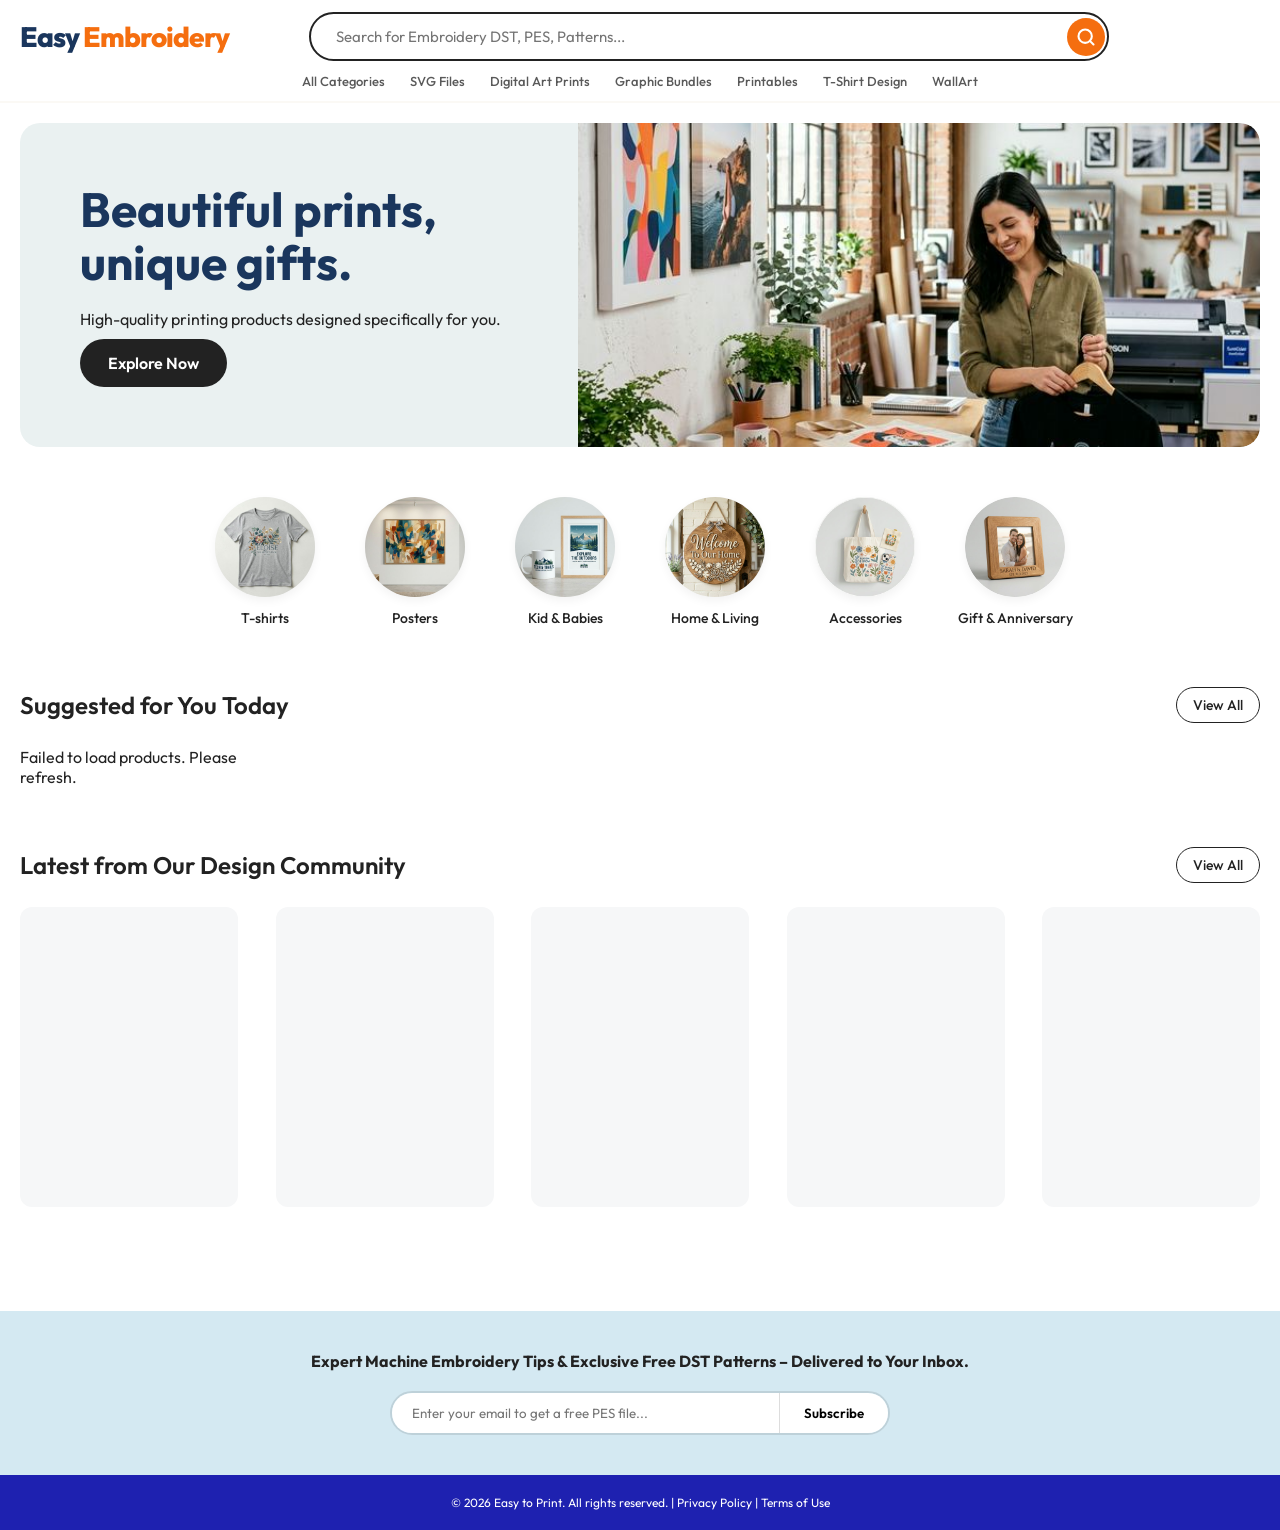
==== index.html @ c50437b1 "Branding: Cleaned up old mock data and updated modals for Easy Embroidery niche." ====
<!DOCTYPE html>
<html lang="en">
<head>
    <meta charset="UTF-8">
    <meta name="viewport" content="width=device-width, initial-scale=1.0">
    <title>Machine Embroidery Designs for Home | DST & PES Files Download – Easy2Print</title>
    <meta name="description" content="Download high-quality machine embroidery designs (DST, PES) for home use. Floral, baby, animal & lettering patterns perfect for beginners. Ready to stitch on your Brother or Janome machine.">
    <!-- Google Fonts: Outfit -->
    <link href="https://fonts.googleapis.com/css2?family=Outfit:wght@300;400;500;600;700&display=swap" rel="stylesheet">
    <link rel="stylesheet" href="index.css?v=2.3">
</head>
<body>

<header>
    <div class="header-container">
        <a href="index.html" class="logo" id="logo_branding">
            <span class="text-logo">Easy <span class="accent-text">Embroidery</span></span>
        </a>

        <div class="categories-container">
            <button class="categories-btn">
                <svg width="24" height="24" viewBox="0 0 24 24" fill="none" stroke="currentColor" stroke-width="2" stroke-linecap="round" stroke-linejoin="round"><line x1="3" y1="12" x2="21" y2="12"></line><line x1="3" y1="6" x2="21" y2="6"></line><line x1="3" y1="18" x2="21" y2="18"></line></svg>
                <span>Categories</span>
            </button>
            <div class="dropdown-content">
                <a href="#" onclick="filterCategory(event, 'all')">🌟 All Categories</a>
                <a href="#svg" onclick="filterCategory(event, 'svg')">🎨 SVG Files</a>
                <a href="#art" onclick="filterCategory(event, 'art')">🖼️ Digital Art Prints</a>
                <a href="#bundle" onclick="filterCategory(event, 'bundle')">🎒 Graphic Bundles</a>
                <a href="#printable" onclick="filterCategory(event, 'printable')">🖨️ Printables</a>
                <a href="#tshirt" onclick="filterCategory(event, 'tshirt')">👕 T-Shirt Design</a>
                <a href="#wallart" onclick="filterCategory(event, 'wallart')">🏡 WallArt</a>
            </div>
        </div>

        <form class="search-bar" id="search_form">
            <input type="text" placeholder="Search for Embroidery DST, PES, Patterns..." aria-label="Search">
            <button type="submit" class="search-icon-btn">
                <svg width="20" height="20" viewBox="0 0 24 24" fill="none" stroke="currentColor" stroke-width="2.5" stroke-linecap="round" stroke-linejoin="round"><circle cx="11" cy="11" r="8"></circle><line x1="21" y1="21" x2="16.65" y2="16.65"></line></svg>
            </button>
        </form>

        <div class="user-actions">
            <div class="action-item" title="Favorites">
                <svg viewBox="0 0 24 24" fill="none" stroke="currentColor" stroke-width="2"><path d="M20.84 4.61a5.5 5.5 0 0 0-7.78 0L12 5.67l-1.06-1.06a5.5 5.5 0 0 0-7.78 7.78l1.06 1.06L12 21.23l8.78-8.78 1.06-1.06a5.5 5.5 0 0 0 0-7.78z"></path></svg>
            </div>
            <div class="action-item" title="Cart">
                <svg viewBox="0 0 24 24" fill="none" stroke="currentColor" stroke-width="2"><path d="M6 2L3 6v14a2 2 0 0 0 2 2h14a2 2 0 0 0 2-2V6l-3-4H6z"></path><line x1="3" y1="6" x2="21" y2="6"></line><path d="M16 10a4 4 0 0 1-8 0"></path></svg>
            </div>
        </div>
    </div>

    <nav class="nav-links">
        <a href="#" onclick="filterCategory(event, 'all')">All Categories</a>
        <a href="#svg" onclick="filterCategory(event, 'svg')">SVG Files</a>
        <a href="#art" onclick="filterCategory(event, 'art')">Digital Art Prints</a>
        <a href="#bundle" onclick="filterCategory(event, 'bundle')">Graphic Bundles</a>
        <a href="#printable" onclick="filterCategory(event, 'printable')">Printables</a>
        <a href="#tshirt" onclick="filterCategory(event, 'tshirt')">T-Shirt Design</a>
        <a href="#wallart" onclick="filterCategory(event, 'wallart')">WallArt</a>
    </nav>
</header>

<main>
    <!-- Hero Section -->
    <section class="hero">
        <div class="hero-content">
            <h1>Beautiful prints,<br>unique gifts.</h1>
            <p>High-quality printing products designed specifically for you.</p>
            <a href="#suggested-section" class="hero-btn">Explore Now</a>
        </div>
        <div class="hero-image" style="background-image: url('assets/hero-banner.png');"></div>
    </section>

    <!-- Category Circles -->
    <section class="category-circles">
        <div class="circle-item" onclick="filterCategory(event, 'svg')">
            <div class="circle-img">
                <img src="assets/custom-tshirt.png" alt="T-shirts">
            </div>
            <span>T-shirts</span>
        </div>
        <div class="circle-item" onclick="filterCategory(event, 'art')">
            <div class="circle-img">
                <img src="assets/canvas-art.png" alt="Posters">
            </div>
            <span>Posters</span>
        </div>
        <div class="circle-item" onclick="filterCategory(event, 'planner')">
            <div class="circle-img">
                <img src="assets/mug-poster.png" alt="Kid & Babies">
            </div>
            <span>Kid & Babies</span>
        </div>
        <div class="circle-item" onclick="filterCategory(event, 'laser')">
            <div class="circle-img">
                <img src="assets/floral-door-hanger.png" alt="Home & Living">
            </div>
            <span>Home & Living</span>
        </div>
        <div class="circle-item" onclick="filterCategory(event, 'accessories')">
            <div class="circle-img">
                <img src="assets/accessories_mockup.png" alt="Accessories">
            </div>
            <span>Accessories</span>
        </div>
        <div class="circle-item" onclick="filterCategory(event, 'gift')">
            <div class="circle-img">
                <img src="assets/gift_anniversary_mockup.png" alt="Gift & Anniversary">
            </div>
            <span>Gift & Anniversary</span>
        </div>
    </section>

    <!-- Product Section 1 -->
    <section id="suggested-section">
        <div class="section-header">
            <h2>Suggested for You Today</h2>
            <a href="#" class="view-all-btn">View All</a>
        </div>
        <div class="product-grid" id="product-grid">
            <!-- Products will be loaded here dynamically from Google Sheets -->
        </div>
    </section>

    <!-- Product Section 2 -->
    <section>
        <div class="section-header">
            <h2>Latest from Our Design Community</h2>
            <a href="#" class="view-all-btn">View All</a>
        </div>
        <div class="product-grid" id="secondary-product-grid">
            <!-- More products will be loaded here -->
        </div>
    </section>
</main>

<footer>
    <div class="newsletter">
        <h2>Expert Machine Embroidery Tips & Exclusive Free DST Patterns – Delivered to Your Inbox.</h2>
        <form class="newsletter-form">
            <input type="email" placeholder="Enter your email to get a free PES file...">
            <button type="submit">Subscribe</button>
        </form>
    </div>

    <div class="main-footer">
        <div class="footer-columns">
            <div class="footer-col">
                <h4>Shop Easy to Print</h4>
                <ul>
                    <li>Gift ideas</li>
                    <li>Product categories</li>
                    <li>Sitemap</li>
                    <li>Printing blog</li>
                </ul>
            </div>
            <div class="footer-col">
                <h4>Sell with Us</h4>
                <ul>
                    <li>Sell on Easy to Print</li>
                    <li>For Business</li>
                    <li>Affiliates</li>
                </ul>
            </div>
            <div class="footer-col">
                <h4>About Us</h4>
                <ul>
                    <li><a onclick="openModal('modal-brand')">Brand Info</a></li>
                    <li><a onclick="openModal('modal-quality')">Quality Policy</a></li>
                    <li><a>Careers</a></li>
                    <li><a>Press</a></li>
                </ul>
            </div>
            <div class="footer-col">
                <h4>Help</h4>
                <ul>
                    <li><a onclick="openModal('modal-help')">Help Center</a></li>
                    <li><a onclick="openModal('modal-privacy')">Privacy Settings</a></li>
                </ul>
            </div>
        </div>
    </div>

    <div class="bottom-bar">
        <div>© 2026 Easy to Print. All rights reserved. | Privacy Policy | Terms of Use</div>
    </div>
</footer>

<!-- Universal Modals -->

<div id="modal-brand" class="universal-modal" onclick="closeModal(event, 'modal-brand')">
    <div class="modal-container">
        <div class="modal-header"><h2>Brand Info</h2><button class="modal-close-btn" onclick="closeModalDirect('modal-brand')">&times;</button></div>
        <div class="modal-body">
            <h3>About Easy Embroidery</h3>
            <h3>Our Story</h3>
            <p>Easy Embroidery started with a simple idea: high-quality machine embroidery should be accessible to everyone. We noticed that many hobbyists with home machines (Brother, Janome, Singer) struggle to find well-digitized files that don't cause thread breaks or nesting.</p>
            <p>So we built a dedicated library of premium digital assets (DST, PES, EMB) that are professionally tested on home embroidery machines before being listed.</p>
            <h3>Our Mission</h3>
            <p>To empower home embroidery enthusiasts by providing reliable, beautiful, and easy-to-stitch designs. We want you to spend more time stitching and less time troubleshooting.</p>
            <h3>What We Value</h3>
            <p><strong>Precision:</strong> Every design is digitized with optimal density and pathing for a smooth experience.</p>
            <p><strong>Beginner Friendly:</strong> We include quality reports and stitching guides to help those just starting their embroidery journey.</p>
            <p><strong>Community:</strong> We listen to our users to create the floral, animal, and monogram patterns you actually want to stitch.</p>
            <h3>The Team</h3>
            <p>We are a small group of digitizing experts and embroidery lovers. Behind Easy Embroidery is a team that understands the joy of a perfectly finished project.</p>
        </div>
    </div>
</div>

<div id="modal-quality" class="universal-modal" onclick="closeModal(event, 'modal-quality')">
    <div class="modal-container">
        <div class="modal-header"><h2>Quality Policy</h2><button class="modal-close-btn" onclick="closeModalDirect('modal-quality')">&times;</button></div>
        <div class="modal-body">
            <h3>Our Quality Commitment</h3>
            <p>At Easy Embroidery, quality means a design that stitches perfectly from start to finish.</p>
            <h3>Our Digitizing Standards</h3>
            <ul>
                <li><strong>Machine Compatibility:</strong> All designs are provided in industry-standard formats (DST, PES, JEF, XXX, HUS) and tested on popular home embroidery machines.</li>
                <li><strong>Optimal Pathing:</strong> We minimize jump stitches and ensure logical color changes to save you time and thread.</li>
                <li><strong>Density Control:</strong> Patterns are balanced to ensure high coverage without being too heavy for common fabrics like cotton or linen.</li>
                <li><strong>Quality Reports:</strong> We provide recommended stabilizer types and needle sizes for every premium design.</li>
            </ul>
            <h3>Support</h3>
            <p>If you encounter any issue with a file (thread nesting, alignment), contact us. We offer free design adjustments if the file doesn't meet our strict quality standards.</p>
        </div>
    </div>
</div>

<div id="modal-help" class="universal-modal" onclick="closeModal(event, 'modal-help')">
    <div class="modal-container">
        <div class="modal-header"><h2>Help Center</h2><button class="modal-close-btn" onclick="closeModalDirect('modal-help')">&times;</button></div>
        <div class="modal-body">
            <h3>Frequently Asked Questions</h3>
            <p><strong>How do I buy and download digital files?</strong></p>
            <ul>
                <li>Add the desired design to your cart and complete checkout.</li>
                <li>After payment, you’ll receive a confirmation email with a download link.</li>
                <li>You can also access your files anytime under “My Account” → “Orders”.</li>
            </ul>
            <p><strong>How do I order a printed product?</strong></p>
            <ul>
                <li>Choose the product type (T-shirt, mug, canvas, etc.).</li>
                <li>Select size, color, and any customization options.</li>
                <li>Add to cart and checkout.</li>
                <li>If you need a specific design or personalization, leave a note during checkout.</li>
            </ul>
            <p><strong>What software do I need to open SVG files?</strong></p>
            <ul>
                <li>Cricut Design Space, Silhouette Studio (Designer Edition+), Adobe Illustrator, CorelDRAW, Inkscape (free).</li>
            </ul>
            <p><strong>Can I use digital files for commercial purposes?</strong></p>
            <p>Each product description states its license. Most designs allow commercial use (selling physical items), but reselling the digital file is prohibited.</p>
            <p><strong>What are the processing and shipping times?</strong></p>
            <ul>
                <li>Digital files: Instant download.</li>
                <li>Printed products: Processing 2-5 days. Shipping: Domestic (3-7 days), International (7-15 days).</li>
            </ul>
            <h3>Need more help?</h3>
            <p>Email us at **support@easy2print.com** – we usually reply within 24 hours.</p>
        </div>
    </div>
</div>

<div id="modal-privacy" class="universal-modal" onclick="closeModal(event, 'modal-privacy')">
    <div class="modal-container">
        <div class="modal-header"><h2>Privacy Settings</h2><button class="modal-close-btn" onclick="closeModalDirect('modal-privacy')">&times;</button></div>
        <div class="modal-body">
            <h3>Privacy Policy & Your Choices</h3>
            <p>At easy2print, we take your privacy seriously. We collect and use personal data only to fulfill orders and improve your experience.</p>
            <h3>1. Information We Collect</h3>
            <p>Account details (Name, email, address), Order info, and Browsing data (Cookies, IP address).</p>
            <h3>2. How We Use Your Information</h3>
            <p>Process orders, send confirmations, personalize recommendations, and send marketing emails (opt-in only).</p>
            <h3>3. Information Sharing</h3>
            <p>We do not sell data. Limited data shared with shipping carriers and payment processors (PayPal).</p>
            <h3>4. Cookies & Tracking</h3>
            <p>We use cookies to remember your cart and analyze traffic. You can disable them in browser settings.</p>
            <h3>5. Your Rights</h3>
            <p>You can request a copy of your data or account deletion at any time.</p>
            <h3>6. Secure Payments</h3>
            <p>All transactions are encrypted with SSL via secure gateways.</p>
            <p><strong>Privacy Questions?</strong> Contact us at **privacy@easy2print.com**.</p>
        </div>
    </div>
</div>

<script src="index.js?v=2.2"></script>
</body>
</html>
---- index.css ----
/* scroll-behavior handled securely in JS */

:root {
    --primary: #1a365d;
    --accent: #f56e0f;
    --accent-hover: #d15a0c;
    --bg-main: #ffffff;
    --bg-soft: #fbf9f5;
    --text-main: #222222;
    --text-muted: #595959;
    --border: #e1e1e1;
    --shadow: 0 4px 20px rgba(0, 0, 0, 0.08);
    --radius: 20px;
    --card-radius: 12px;
}

* {
    margin: 0;
    padding: 0;
    box-sizing: border-box;
    font-family: 'Outfit', 'Inter', -apple-system, BlinkMacSystemFont, sans-serif;
}

body {
    background-color: var(--bg-main);
    color: var(--text-main);
    overflow-x: hidden;
}

a {
    text-decoration: none;
    color: inherit;
    transition: 0.3s cubic-bezier(0.165, 0.84, 0.44, 1);
}

ul {
    list-style: none;
}

/* Header Styles */
header {
    background: #fff;
    padding: 12px 0 0 0;
    position: sticky;
    top: 0;
    z-index: 1000;
    border-bottom: 2px solid var(--bg-soft);
}

.header-container {
    max-width: 1300px;
    margin: 0 auto;
    padding: 0 20px;
    display: flex;
    align-items: center;
    gap: 20px;
}

.logo img {
    height: 48px;
    display: block;
}

.text-logo {
    font-size: 28px;
    font-weight: 800;
    color: var(--primary);
    letter-spacing: -1px;
    display: flex;
    align-items: center;
    gap: 4px;
}

.accent-text {
    color: var(--accent);
    font-weight: 800;
    font-size: 28px;
}

.categories-btn {
    display: flex;
    align-items: center;
    gap: 8px;
    background: none;
    border: none;
    padding: 10px 15px;
    border-radius: 25px;
    cursor: pointer;
    font-weight: 500;
    font-size: 14px;
    transition: 0.2s;
    position: relative;
}

.categories-btn:hover {
    background-color: rgba(0, 0, 0, 0.05);
}

/* Dropdown Menu Styles */
.categories-container {
    position: relative;
    display: none;
}

.dropdown-content {
    display: none;
    position: absolute;
    top: 100%;
    left: 0;
    background-color: #fff;
    min-width: 220px;
    box-shadow: 0 8px 16px rgba(0, 0, 0, 0.1);
    z-index: 1000;
    border-radius: 12px;
    padding: 10px 0;
    margin-top: 10px;
    border: 1px solid #eee;
}

.categories-container:hover .dropdown-content {
    display: block;
    animation: fadeIn 0.2s ease-out;
}

@keyframes fadeIn {
    from {
        opacity: 0;
        transform: translateY(5px);
    }

    to {
        opacity: 1;
        transform: translateY(0);
    }
}

.dropdown-content a {
    color: var(--text-main);
    padding: 12px 20px;
    text-decoration: none;
    display: block;
    font-size: 14px;
    transition: 0.2s;
}

.dropdown-content a:hover {
    background-color: #f8f9fb;
    color: var(--primary);
    padding-left: 25px;
}

.search-bar {
    flex-grow: 1;
    position: relative;
    display: flex;
    align-items: center;
    max-width: 800px;
    margin-left: 60px;
}

.search-bar input {
    width: 100%;
    padding: 13px 25px;
    border: 2px solid var(--text-main);
    border-radius: 40px;
    font-size: 15px;
    outline: none;
    transition: 0.2s;
}

.search-bar .search-icon-btn {
    position: absolute;
    right: 4px;
    background-color: var(--accent);
    color: white;
    border: none;
    width: 38px;
    height: 38px;
    border-radius: 50%;
    cursor: pointer;
    display: flex;
    align-items: center;
    justify-content: center;
    transition: 0.2s;
}

.search-bar .search-icon-btn:hover {
    background-color: var(--accent-hover);
}

.user-actions {
    display: none;
    align-items: center;
    gap: 24px;
    margin-left: 20px;
}

.action-item {
    cursor: pointer;
    font-size: 14px;
    font-weight: 500;
    display: flex;
    align-items: center;
    justify-content: center;
    position: relative;
}

.action-item svg {
    width: 24px;
    height: 24px;
}

.action-item:hover {
    background: rgba(0, 0, 0, 0.05);
    border-radius: 50%;
    padding: 8px;
    margin: -8px;
}

.nav-links {
    display: flex;
    justify-content: center;
    gap: 25px;
    padding: 12px 0;
    font-size: 13px;
    font-weight: 500;
    color: var(--text-muted);
}

.nav-links a:hover {
    color: var(--text-main);
    text-decoration: underline;
}

/* Main Content Styles */
main {
    max-width: 1300px;
    margin: 0 auto;
    padding: 20px;
}

/* Hero Section */
.hero {
    background-color: #eaf1f1;
    border-radius: var(--radius);
    padding: 60px;
    margin-bottom: 50px;
    display: flex;
    align-items: center;
    justify-content: space-between;
    overflow: hidden;
    position: relative;
}

.hero-content {
    max-width: 500px;
    z-index: 2;
}

.hero-content h1 {
    font-size: 48px;
    line-height: 1.1;
    margin-bottom: 20px;
    color: #1a365d;
}

.hero-btn {
    display: inline-block;
    padding: 14px 28px;
    background: #222;
    color: #fff;
    border-radius: 30px;
    font-weight: 600;
    margin-top: 10px;
}

.hero-image {
    position: absolute;
    right: 0;
    top: 0;
    width: 55%;
    height: 100%;
    background-size: cover;
    background-position: center;
    border-radius: 0 var(--radius) var(--radius) 0;
}

/* Product Section */
.section-header {
    display: flex;
    justify-content: space-between;
    align-items: center;
    margin-bottom: 24px;
}

.section-header h2 {
    font-size: 24px;
    font-weight: 600;
}

.view-all-btn {
    border: 1px solid var(--text-main);
    padding: 8px 16px;
    border-radius: 20px;
    font-size: 14px;
    font-weight: 500;
}

.view-all-btn:hover {
    background: #f4f4f4;
}

.product-grid {
    display: grid;
    grid-template-columns: repeat(5, 218px);
    justify-content: space-between;
    gap: 24px;
    margin-bottom: 60px;
}

@media (max-width: 1100px) {
    .product-grid {
        grid-template-columns: repeat(3, 1fr);
    }
}

@media (max-width: 700px) {
    .product-grid {
        grid-template-columns: repeat(2, 1fr);
    }
}

.product-card {
    cursor: pointer;
}

.product-image-container {
    position: relative;
    width: 100%;
    padding-top: 100%;
    /* Pure 1:1 Square */
    background-color: #f4f4f4;
    border-radius: var(--card-radius);
    overflow: hidden;
    margin-bottom: 10px;
}

.stock-status {
    position: absolute;
    bottom: 10px;
    left: 10px;
    background: rgba(26, 54, 93, 0.85);
    /* Use primary color with opacity */
    color: #fff;
    font-size: 10px;
    font-weight: 600;
    padding: 3px 8px;
    border-radius: 4px;
    z-index: 5;
    pointer-events: none;
    text-transform: uppercase;
    letter-spacing: 0.5px;
}

.product-image-container img {
    position: absolute;
    top: 0;
    left: 0;
    width: 100%;
    height: 100%;
    object-fit: cover;
    transition: transform 0.3s;
}

.product-card:hover .product-image-container img {
    transform: scale(1.05);
}

.favorite-icon {
    position: absolute;
    top: 10px;
    right: 10px;
    background: white;
    width: 32px;
    height: 32px;
    border-radius: 50%;
    display: flex;
    align-items: center;
    justify-content: center;
    box-shadow: 0 2px 8px rgba(0, 0, 0, 0.1);
    opacity: 0;
    transition: 0.2s;
}

.product-card:hover .favorite-icon {
    opacity: 1;
}

.product-info h3 {
    font-size: 14px;
    font-weight: 500;
    margin-bottom: 4px;
    white-space: nowrap;
    overflow: hidden;
    text-overflow: ellipsis;
    color: var(--text-main);
}

.product-price {
    font-weight: 700;
    font-size: 16px;
    color: #1d8a48;
    /* Specific green for price */
}

.original-price {
    font-size: 13px;
    color: var(--text-muted);
    text-decoration: line-through;
    margin-left: 4px;
    font-weight: 400;
    opacity: 0.7;
}

.hashtags { max-height: 80px; overflow: hidden;
    margin-top: 8px;
    display: flex;
    flex-wrap: wrap;
    gap: 6px;
}

.hashtag {
    font-size: 13px;
    background: var(--bg-soft);
    color: var(--primary);
    padding: 3px 8px;
    border-radius: 6px;
    border: 1px solid var(--border);
}


/* Badge New */
.badge-new {
    position: absolute;
    top: 10px;
    left: 10px;
    background: #4682b4;
    /* Soft blue */
    color: white;
    padding: 4px 12px;
    border-radius: 12px;
    font-size: 10px;
    font-weight: 600;
    z-index: 5;
    box-shadow: 0 2px 4px rgba(0, 0, 0, 0.1);
}

/* Scrollable Section */
.horizontal-scroll {
    display: flex;
    overflow-x: auto;
    gap: 16px;
    padding: 10px 0;
    scrollbar-width: none;
    /* Hide scrollbar Firefox */
}

.horizontal-scroll::-webkit-scrollbar {
    display: none;
    /* Hide scrollbar Chrome/Safari */
}

.horizontal-scroll .product-card {
    min-width: 220px;
    flex: 0 0 auto;
}

/* Categories Circles */
.category-circles {
    display: flex;
    justify-content: center;
    gap: 30px;
    margin: 40px 0 60px;
    flex-wrap: wrap;
}

.circle-item {
    text-align: center;
    width: 120px;
    cursor: pointer;
    transition: transform 0.3s ease;
}

.circle-item:hover {
    transform: translateY(-5px);
}

.circle-img {
    width: 100px;
    height: 100px;
    border-radius: 50%;
    background: #f4f4f4;
    margin: 0 auto 10px;
    overflow: hidden;
    box-shadow: 0 4px 10px rgba(0,0,0,0.05);
    transition: box-shadow 0.3s ease, transform 0.3s ease;
}

.circle-item:hover .circle-img {
    box-shadow: 0 8px 20px rgba(0,0,0,0.12);
}

.circle-img img {
    width: 100%;
    height: 100%;
    object-fit: cover;
    transition: transform 0.4s ease;
}

.circle-item:hover .circle-img img {
    transform: scale(1.1);
}

.circle-item span {
    font-size: 14px;
    font-weight: 500;
    color: var(--text-main);
    transition: color 0.3s ease;
}

.circle-item:hover span {
    color: var(--primary);
}

/* Carousel Section Styling */
.scroll-section {
    margin: 40px 0;
    position: relative;
}

.scroll-section .section-header {
    display: flex;
    justify-content: space-between;
    align-items: center;
    margin-bottom: 12px;
}

.scroll-wrapper {
    position: relative;
    display: flex;
    align-items: center;
}

.carousel-next {
    position: absolute;
    right: -20px;
    top: 40%;
    z-index: 10;
    background: #222;
    color: white;
    width: 36px;
    height: 36px;
    border-radius: 50%;
    border: none;
    cursor: pointer;
    display: flex;
    align-items: center;
    justify-content: center;
    box-shadow: 0 4px 12px rgba(0, 0, 0, 0.2);
    transition: 0.2s;
}

.carousel-next:hover {
    transform: scale(1.1);
    background: #000;
}

.newsletter {
    background: #d4e9f2;
    padding: 40px 20px;
    text-align: center;
}

.newsletter h2 {
    font-size: 16px;
    margin-bottom: 20px;
}

.newsletter-form {
    display: flex;
    max-width: 500px;
    margin: 0 auto;
    border-radius: 40px;
    overflow: hidden;
    border: 2px solid rgba(0, 0, 0, 0.1);
}

.newsletter-form input {
    flex-grow: 1;
    padding: 12px 20px;
    border: none;
    outline: none;
}

.newsletter-form button {
    background: #fff;
    border: none;
    padding: 0 24px;
    border-left: 1px solid #ddd;
    font-weight: 600;
    cursor: pointer;
}

.main-footer {
    display: none !important;
    background-color: #1e21b0;
    color: white;
    padding: 60px 40px;
}

.footer-columns {
    max-width: 1200px;
    margin: 0 auto;
    display: grid;
    grid-template-columns: repeat(4, 1fr);
    gap: 40px;
}

.footer-col h4 {
    margin-bottom: 20px;
    font-size: 16px;
}

.footer-col ul li {
    margin-bottom: 12px;
    font-size: 14px;
    opacity: 0.9;
}

.footer-col ul li:hover {
    text-decoration: underline;
    cursor: pointer;
}

.bottom-bar {
    background: #1e21b0;
    color: #fff;
    padding: 20px 40px;
    display: flex;
    justify-content: center;
    font-size: 12px;
}

/* Micro-animations */
@keyframes fadeIn {
    from {
        opacity: 0;
        transform: translateY(10px);
    }

    to {
        opacity: 1;
        transform: translateY(0);
    }
}

.product-card {
    animation: fadeIn 0.8s ease forwards;
}

/* Responsive */
@media (max-width: 900px) {
    .header-container {
        flex-wrap: wrap;
    }

    .search-bar {
        order: 3;
        width: 100%;
        margin: 10px 0;
    }

    .hero {
        flex-direction: column;
        padding: 40px 20px;
    }

    .hero-image {
        position: relative;
        width: 100%;
        height: 250px;
        border-radius: var(--radius);
        margin-top: 30px;
    }

    .footer-columns {
        grid-template-columns: 1fr 1fr;
    }
}

@media (max-width: 600px) {
    .footer-columns {
        grid-template-columns: 1fr;
    }

    .nav-links {
        display: none;
    }
}

/* Universal Modal System */
.universal-modal {
    display: none;
    position: fixed;
    top: 0;
    left: 0;
    width: 100%;
    height: 100%;
    background-color: rgba(0, 0, 0, 0.6);
    z-index: 9000;
    justify-content: center;
    align-items: center;
    backdrop-filter: blur(4px);
}

.modal-container {
    background-color: white;
    width: 90%;
    max-width: 700px;
    max-height: 85vh;
    border-radius: 20px;
    position: relative;
    padding: 0;
    display: flex;
    flex-direction: column;
    animation: modalPop 0.3s cubic-bezier(0.34, 1.56, 0.64, 1);
    box-shadow: 0 15px 50px rgba(0, 0, 0, 0.2);
}

@keyframes modalPop {
    from {
        transform: scale(0.9);
        opacity: 0;
    }

    to {
        transform: scale(1);
        opacity: 1;
    }
}

.modal-header {
    padding: 24px 30px;
    border-bottom: 1px solid #f0f0f0;
    display: flex;
    justify-content: space-between;
    align-items: center;
}

.modal-header h2 {
    margin: 0;
    font-size: 20px;
    color: var(--primary);
}

.modal-close-btn {
    background: none;
    border: none;
    font-size: 32px;
    cursor: pointer;
    color: #999;
    line-height: 1;
}

.modal-close-btn:hover {
    color: #333;
}

.modal-body {
    padding: 30px;
    overflow-y: auto;
    font-size: 15px;
    line-height: 1.8;
    color: #444;
}

.modal-body h3 {
    margin: 24px 0 12px;
    font-size: 18px;
    color: #222;
    border-left: 4px solid var(--accent);
    padding-left: 12px;
}

.modal-body p {
    margin-bottom: 16px;
}

.modal-body ul {
    margin: 16px 0;
    padding-left: 20px;
}

.modal-body li {
    margin-bottom: 10px;
}

.footer-col a {
    color: #595959;
    text-decoration: none;
    transition: 0.2s;
    cursor: pointer;
    font-size: 14px;
}

.footer-col a:hover {
    color: var(--accent);
    padding-left: 4px;
}
/* Skeleton Loader */
@keyframes shimmer { 0% { background-position: -1000px 0; } 100% { background-position: 1000px 0; } }
.skeleton-card { height: 300px; background: #f6f7f8; background-image: linear-gradient(to right, #f6f7f8 0%, #edeef1 20%, #f6f7f8 40%, #f6f7f8 100%); background-repeat: no-repeat; background-size: 1000px 100%; animation: shimmer 1.5s infinite linear forwards; border-radius: var(--card-radius); margin-bottom: 24px; }
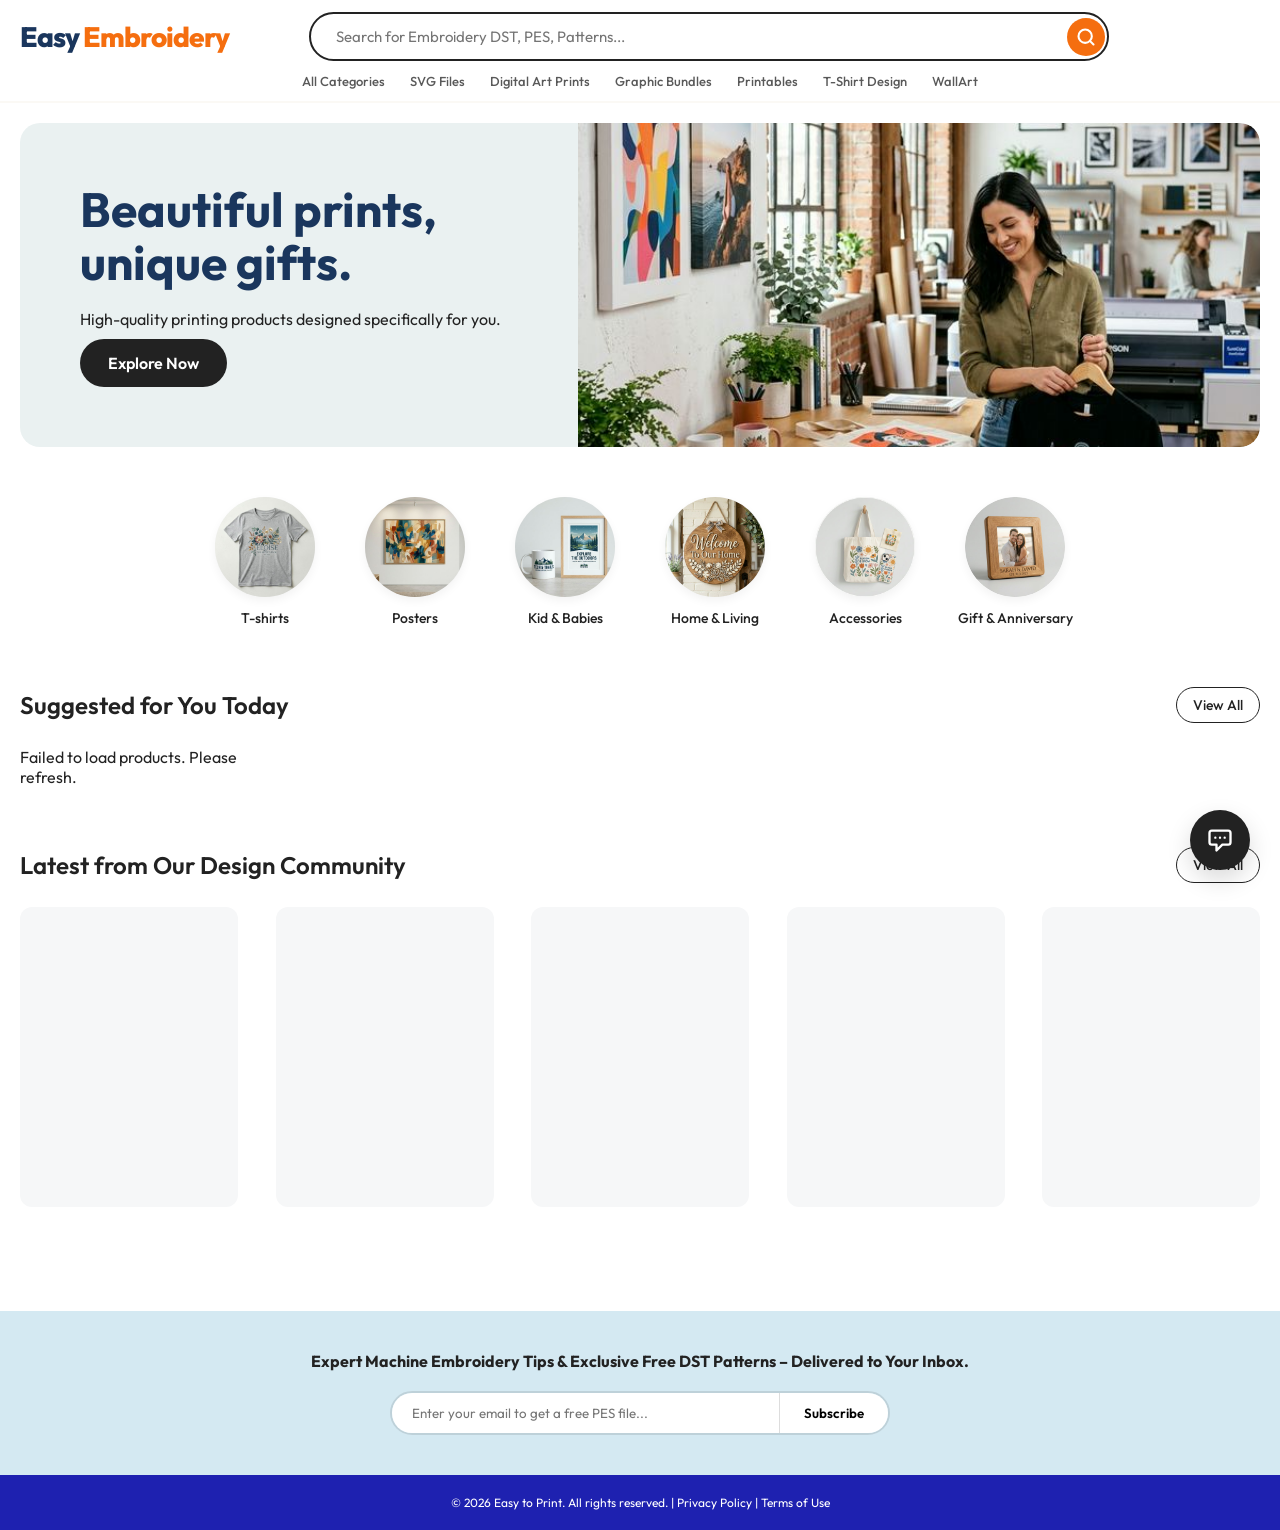
==== commit bdecc32c: "Feature: Integrated Custom Embroidery Chatbot with lead generation and automated email alerts." ====
--- a/index.html
+++ b/index.html
@@ -287,5 +287,8 @@
 </div>
 
 <script src="index.js?v=2.2"></script>
+<!-- Chatbot Integration -->
+<link rel="stylesheet" href="chatbot.css">
+<script src="chatbot.js"></script>
 </body>
 </html>
--- a/index.css
+++ b/index.css
@@ -339,7 +339,7 @@
     width: 100%;
     padding-top: 100%;
     /* Pure 1:1 Square */
-    background-color: #f4f4f4;
+    background-color: #EAEFF4; /* Light blue background as requested */
     border-radius: var(--card-radius);
     overflow: hidden;
     margin-bottom: 10px;
@@ -364,16 +364,17 @@
 
 .product-image-container img {
     position: absolute;
-    top: 0;
-    left: 0;
-    width: 100%;
-    height: 100%;
-    object-fit: cover;
+    top: 50%;
+    left: 50%;
+    width: 80%;
+    height: 80%;
+    object-fit: contain;
+    transform: translate(-50%, -50%);
     transition: transform 0.3s;
 }
 
 .product-card:hover .product-image-container img {
-    transform: scale(1.05);
+    transform: translate(-50%, -50%) scale(1.1);
 }
 
 .favorite-icon {
--- a/chatbot.css
+++ b/chatbot.css
@@ -0,0 +1,195 @@
+/* 🤖 EMBROIDERY CHATBOT UI - PREMIUM FLOATING DESIGN */
+:root {
+    --chat-primary: #222;
+    --chat-bg: #fff;
+    --chat-accent: #f5b301;
+    --chat-text: #333;
+}
+
+#embroidery-chatbot-container {
+    position: fixed;
+    bottom: 30px;
+    right: 30px;
+    z-index: 9999;
+    font-family: 'Inter', sans-serif;
+}
+
+/* Floating Bubble */
+.chat-bubble {
+    width: 60px;
+    height: 60px;
+    background: var(--chat-primary);
+    border-radius: 50%;
+    display: flex;
+    align-items: center;
+    justify-content: center;
+    cursor: pointer;
+    box-shadow: 0 10px 25px rgba(0,0,0,0.15);
+    transition: transform 0.3s ease;
+}
+
+.chat-bubble:hover {
+    transform: scale(1.1);
+}
+
+.chat-bubble svg {
+    width: 28px;
+    height: 28px;
+    color: #fff;
+}
+
+/* Chat Window */
+.chat-window {
+    position: absolute;
+    bottom: 80px;
+    right: 0;
+    width: 350px;
+    height: 500px;
+    background: var(--chat-bg);
+    border-radius: 20px;
+    box-shadow: 0 15px 40px rgba(0,0,0,0.2);
+    display: none;
+    flex-direction: column;
+    overflow: hidden;
+    animation: slideIn 0.3s ease-out;
+}
+
+@keyframes slideIn {
+    from { opacity: 0; transform: translateY(20px); }
+    to { opacity: 1; transform: translateY(0); }
+}
+
+.chat-window.active {
+    display: flex;
+}
+
+.chat-header {
+    background: var(--chat-primary);
+    color: #fff;
+    padding: 20px;
+    display: flex;
+    justify-content: space-between;
+    align-items: center;
+}
+
+.chat-header h3 {
+    margin: 0;
+    font-size: 16px;
+    font-weight: 600;
+}
+
+.close-chat {
+    cursor: pointer;
+    font-size: 20px;
+    opacity: 0.8;
+}
+
+.chat-messages {
+    flex-grow: 1;
+    padding: 20px;
+    overflow-y: auto;
+    display: flex;
+    flex-direction: column;
+    gap: 15px;
+    background: #fcfcfc;
+}
+
+.msg {
+    max-width: 85%;
+    padding: 12px 16px;
+    border-radius: 15px;
+    font-size: 14px;
+    line-height: 1.5;
+}
+
+.msg.bot {
+    background: #f1f1f1;
+    color: var(--chat-text);
+    border-bottom-left-radius: 2px;
+}
+
+.msg.user {
+    background: var(--chat-primary);
+    color: #fff;
+    align-self: flex-end;
+    border-bottom-right-radius: 2px;
+}
+
+.chat-input-area {
+    padding: 15px;
+    border-top: 1px solid #eee;
+    background: #fff;
+    display: flex;
+    gap: 10px;
+}
+
+.chat-input-area input {
+    flex-grow: 1;
+    border: 1px solid #e1e1e1;
+    border-radius: 20px;
+    padding: 10px 15px;
+    outline: none;
+    font-size: 14px;
+}
+
+.send-btn {
+    background: var(--chat-primary);
+    color: #fff;
+    border: none;
+    width: 40px;
+    height: 40px;
+    border-radius: 50%;
+    cursor: pointer;
+    display: flex;
+    align-items: center;
+    justify-content: center;
+}
+
+/* Quick Actions */
+.chat-options {
+    display: flex;
+    flex-wrap: wrap;
+    gap: 8px;
+    margin-top: 10px;
+}
+
+.option-btn {
+    background: #fff;
+    border: 1px solid var(--chat-primary);
+    color: var(--chat-primary);
+    padding: 6px 12px;
+    border-radius: 15px;
+    font-size: 12px;
+    cursor: pointer;
+    transition: 0.2s;
+}
+
+.option-btn:hover {
+    background: var(--chat-primary);
+    color: #fff;
+}
+
+/* Custom Request Form */
+.custom-form {
+    display: flex;
+    flex-direction: column;
+    gap: 10px;
+}
+
+.custom-form input, .custom-form textarea {
+    width: 100%;
+    padding: 8px;
+    border: 1px solid #ddd;
+    border-radius: 10px;
+    font-size: 12px;
+}
+
+.btn-send-request {
+    background: var(--chat-accent);
+    color: #222;
+    border: none;
+    padding: 10px;
+    border-radius: 10px;
+    font-weight: 700;
+    cursor: pointer;
+}
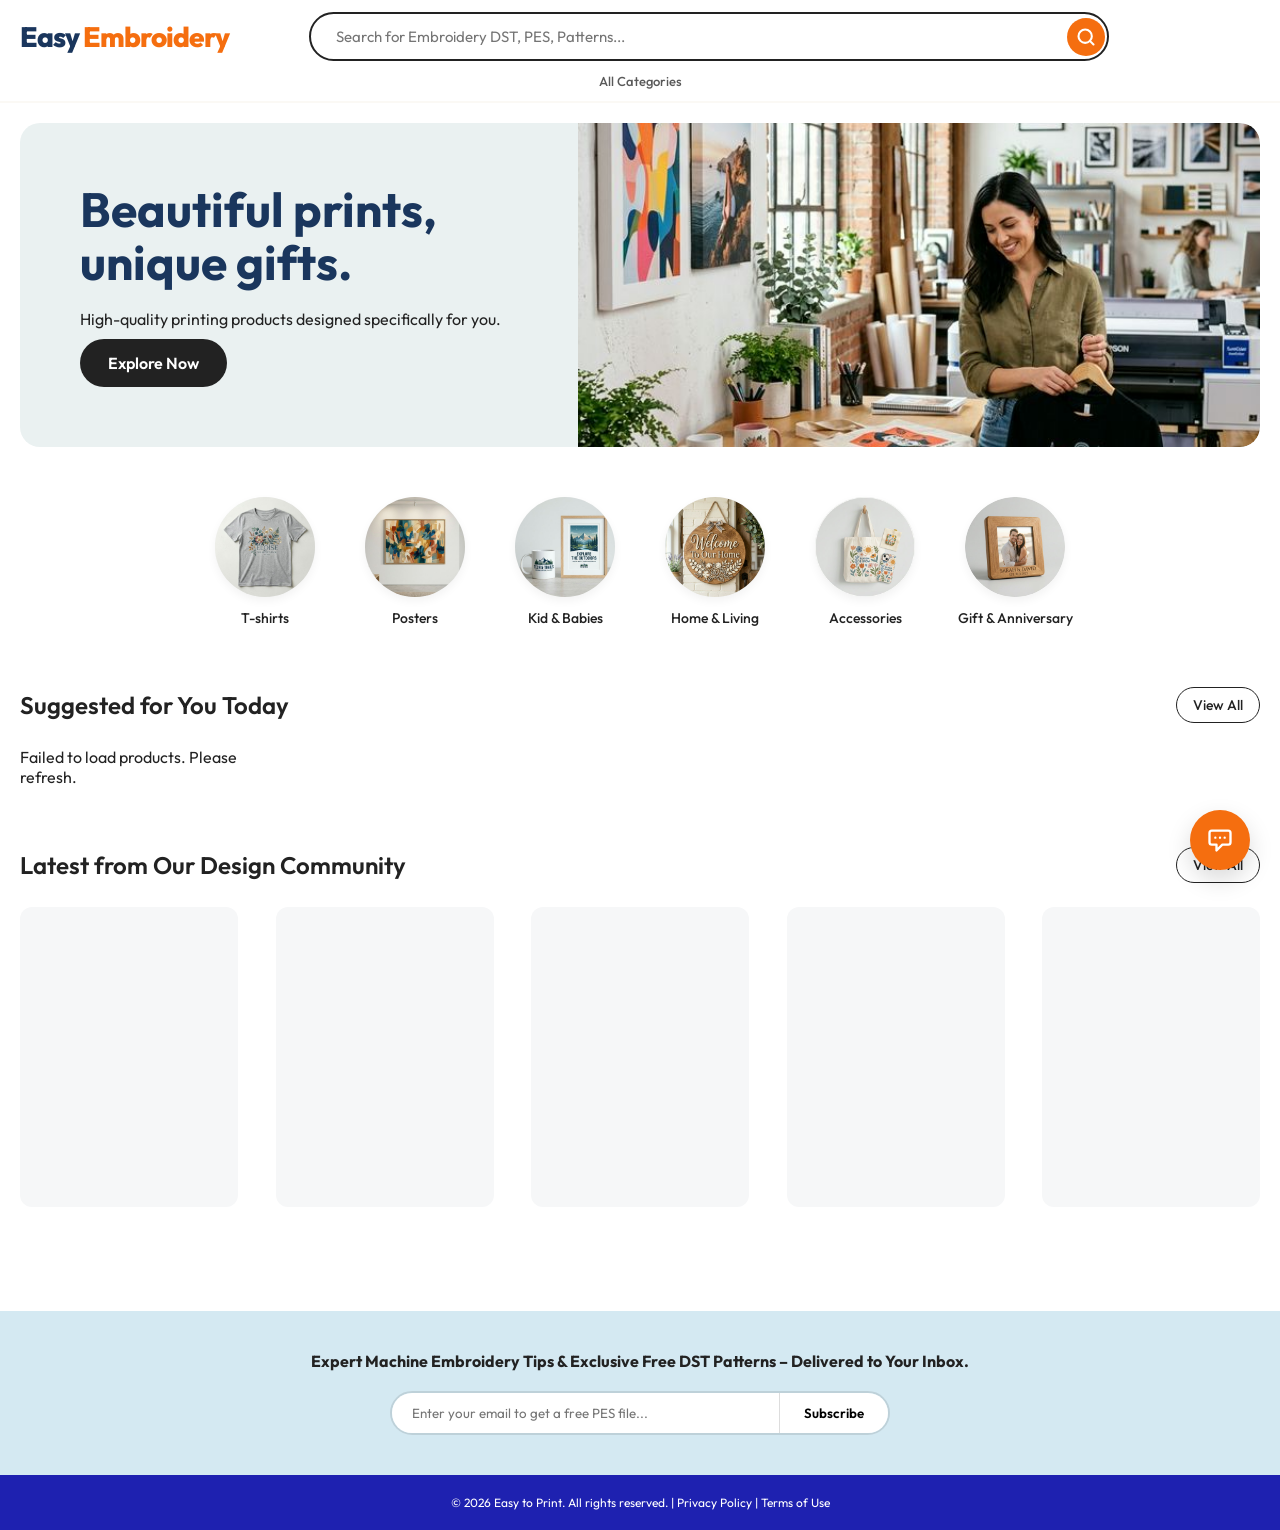
==== commit de80997c: "Feature: Implemented dynamic 'Trending Categories' (Hashtags) in main and mobile navigation based on" ====
--- a/index.html
+++ b/index.html
@@ -22,14 +22,8 @@
                 <svg width="24" height="24" viewBox="0 0 24 24" fill="none" stroke="currentColor" stroke-width="2" stroke-linecap="round" stroke-linejoin="round"><line x1="3" y1="12" x2="21" y2="12"></line><line x1="3" y1="6" x2="21" y2="6"></line><line x1="3" y1="18" x2="21" y2="18"></line></svg>
                 <span>Categories</span>
             </button>
-            <div class="dropdown-content">
+            <div class="dropdown-content" id="mobile-nav">
                 <a href="#" onclick="filterCategory(event, 'all')">🌟 All Categories</a>
-                <a href="#svg" onclick="filterCategory(event, 'svg')">🎨 SVG Files</a>
-                <a href="#art" onclick="filterCategory(event, 'art')">🖼️ Digital Art Prints</a>
-                <a href="#bundle" onclick="filterCategory(event, 'bundle')">🎒 Graphic Bundles</a>
-                <a href="#printable" onclick="filterCategory(event, 'printable')">🖨️ Printables</a>
-                <a href="#tshirt" onclick="filterCategory(event, 'tshirt')">👕 T-Shirt Design</a>
-                <a href="#wallart" onclick="filterCategory(event, 'wallart')">🏡 WallArt</a>
             </div>
         </div>
 
@@ -50,14 +44,9 @@
         </div>
     </div>
 
-    <nav class="nav-links">
-        <a href="#" onclick="filterCategory(event, 'all')">All Categories</a>
-        <a href="#svg" onclick="filterCategory(event, 'svg')">SVG Files</a>
-        <a href="#art" onclick="filterCategory(event, 'art')">Digital Art Prints</a>
-        <a href="#bundle" onclick="filterCategory(event, 'bundle')">Graphic Bundles</a>
-        <a href="#printable" onclick="filterCategory(event, 'printable')">Printables</a>
-        <a href="#tshirt" onclick="filterCategory(event, 'tshirt')">T-Shirt Design</a>
-        <a href="#wallart" onclick="filterCategory(event, 'wallart')">WallArt</a>
+    <nav class="nav-links" id="main-nav">
+        <!-- Dynamic categories will be injected here -->
+        <a href="#" class="active" onclick="filterCategory(event, 'all')">All Categories</a>
     </nav>
 </header>
 
--- a/chatbot.css
+++ b/chatbot.css
@@ -1,9 +1,11 @@
 /* 🤖 EMBROIDERY CHATBOT UI - PREMIUM FLOATING DESIGN */
 :root {
-    --chat-primary: #222;
-    --chat-bg: #fff;
-    --chat-accent: #f5b301;
-    --chat-text: #333;
+    --chat-primary: #f56e0f;
+    --chat-bg: #1a1a1a;
+    --chat-accent: #f56e0f;
+    --chat-text: #ffffff;
+    --chat-msg-bot: #333333;
+    --chat-msg-user: #f56e0f;
 }
 
 #embroidery-chatbot-container {
@@ -26,6 +28,48 @@
     cursor: pointer;
     box-shadow: 0 10px 25px rgba(0,0,0,0.15);
     transition: transform 0.3s ease;
+    position: relative;
+    animation: pulse 2s infinite;
+}
+
+@keyframes pulse {
+    0% { box-shadow: 0 0 0 0 rgba(245, 110, 15, 0.4); }
+    70% { box-shadow: 0 0 0 15px rgba(245, 110, 15, 0); }
+    100% { box-shadow: 0 0 0 0 rgba(245, 110, 15, 0); }
+}
+
+/* Proactive Greeting Badge */
+.greeting-badge {
+    position: absolute;
+    right: 70px;
+    bottom: 10px;
+    background: #fff;
+    color: #222;
+    padding: 8px 15px;
+    border-radius: 12px;
+    font-size: 13px;
+    font-weight: 600;
+    white-space: nowrap;
+    box-shadow: 0 5px 15px rgba(0,0,0,0.1);
+    opacity: 0;
+    transform: translateX(10px);
+    transition: all 0.5s ease;
+    pointer-events: none;
+}
+
+.greeting-badge::after {
+    content: '';
+    position: absolute;
+    right: -6px;
+    bottom: 12px;
+    border-top: 6px solid transparent;
+    border-bottom: 6px solid transparent;
+    border-left: 6px solid #fff;
+}
+
+.greeting-badge.show {
+    opacity: 1;
+    transform: translateX(0);
 }
 
 .chat-bubble:hover {
@@ -70,66 +114,73 @@
     display: flex;
     justify-content: space-between;
     align-items: center;
+    border-bottom: 1px solid rgba(255,255,255,0.1);
 }
 
 .chat-header h3 {
     margin: 0;
     font-size: 16px;
-    font-weight: 600;
+    font-weight: 700;
 }
 
 .close-chat {
     cursor: pointer;
-    font-size: 20px;
-    opacity: 0.8;
+    font-size: 24px;
+    opacity: 1;
 }
 
 .chat-messages {
     flex-grow: 1;
-    padding: 20px;
+    padding: 15px;
     overflow-y: auto;
     display: flex;
     flex-direction: column;
-    gap: 15px;
-    background: #fcfcfc;
+    gap: 12px;
+    background: var(--chat-bg);
 }
 
 .msg {
     max-width: 85%;
-    padding: 12px 16px;
-    border-radius: 15px;
-    font-size: 14px;
+    padding: 10px 14px;
+    border-radius: 12px;
+    font-size: 13px;
     line-height: 1.5;
 }
 
 .msg.bot {
-    background: #f1f1f1;
-    color: var(--chat-text);
+    background: var(--chat-msg-bot);
+    color: #fff;
     border-bottom-left-radius: 2px;
 }
 
 .msg.user {
-    background: var(--chat-primary);
+    background: var(--chat-msg-user);
     color: #fff;
     align-self: flex-end;
     border-bottom-right-radius: 2px;
 }
 
 .chat-input-area {
-    padding: 15px;
-    border-top: 1px solid #eee;
-    background: #fff;
+    padding: 12px;
+    border-top: 1px solid rgba(255,255,255,0.1);
+    background: #111;
     display: flex;
     gap: 10px;
 }
 
 .chat-input-area input {
     flex-grow: 1;
-    border: 1px solid #e1e1e1;
+    border: 1px solid #333;
+    background: #222;
+    color: #fff;
     border-radius: 20px;
-    padding: 10px 15px;
+    padding: 8px 15px;
     outline: none;
-    font-size: 14px;
+    font-size: 13px;
+}
+
+.chat-input-area input::placeholder {
+    color: #888;
 }
 
 .send-btn {
@@ -169,7 +220,7 @@
     color: #fff;
 }
 
-/* Custom Request Form */
+/* Custom Request Form Dark Theme */
 .custom-form {
     display: flex;
     flex-direction: column;
@@ -178,18 +229,34 @@
 
 .custom-form input, .custom-form textarea {
     width: 100%;
-    padding: 8px;
-    border: 1px solid #ddd;
-    border-radius: 10px;
-    font-size: 12px;
+    padding: 10px 14px;
+    border: 1px solid #333;
+    border-radius: 12px;
+    font-size: 13px;
+    background: #222;
+    color: #fff;
+    outline: none;
+}
+
+.custom-form input:focus, .custom-form textarea:focus {
+    border-color: var(--chat-primary);
+}
+
+.custom-form input::placeholder, .custom-form textarea::placeholder {
+    color: #888;
 }
 
 .btn-send-request {
-    background: var(--chat-accent);
-    color: #222;
+    background: var(--chat-primary);
+    color: #fff;
     border: none;
-    padding: 10px;
-    border-radius: 10px;
+    padding: 12px;
+    border-radius: 12px;
     font-weight: 700;
     cursor: pointer;
-}
+    transition: 0.2s;
+}
+
+.btn-send-request:hover {
+    background: #d45d0c;
+}
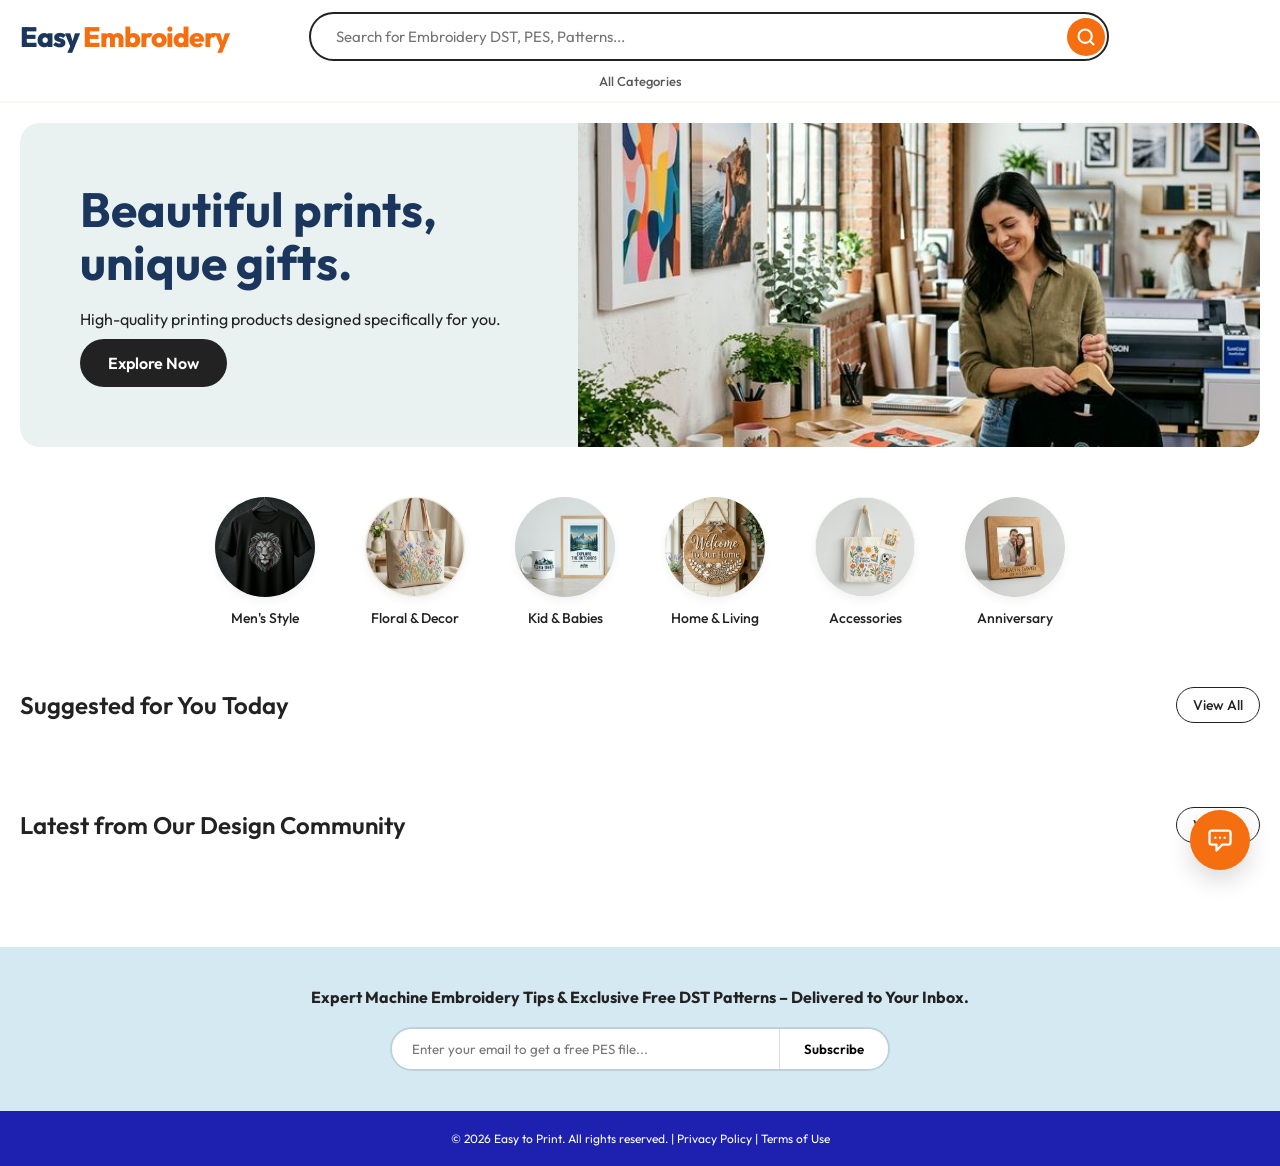
==== commit 73c05281: "Feature: Personalized Category Circles with auto-gender detection and premium mockups." ====
--- a/index.html
+++ b/index.html
@@ -61,8 +61,9 @@
         <div class="hero-image" style="background-image: url('assets/hero-banner.png');"></div>
     </section>
 
-    <!-- Category Circles -->
-    <section class="category-circles">
+    <!-- Category Circles (Personalized) -->
+    <section class="category-circles" id="dynamic-circles">
+        <!-- Initial loading state or placeholder will be replaced by JS -->
         <div class="circle-item" onclick="filterCategory(event, 'svg')">
             <div class="circle-img">
                 <img src="assets/custom-tshirt.png" alt="T-shirts">
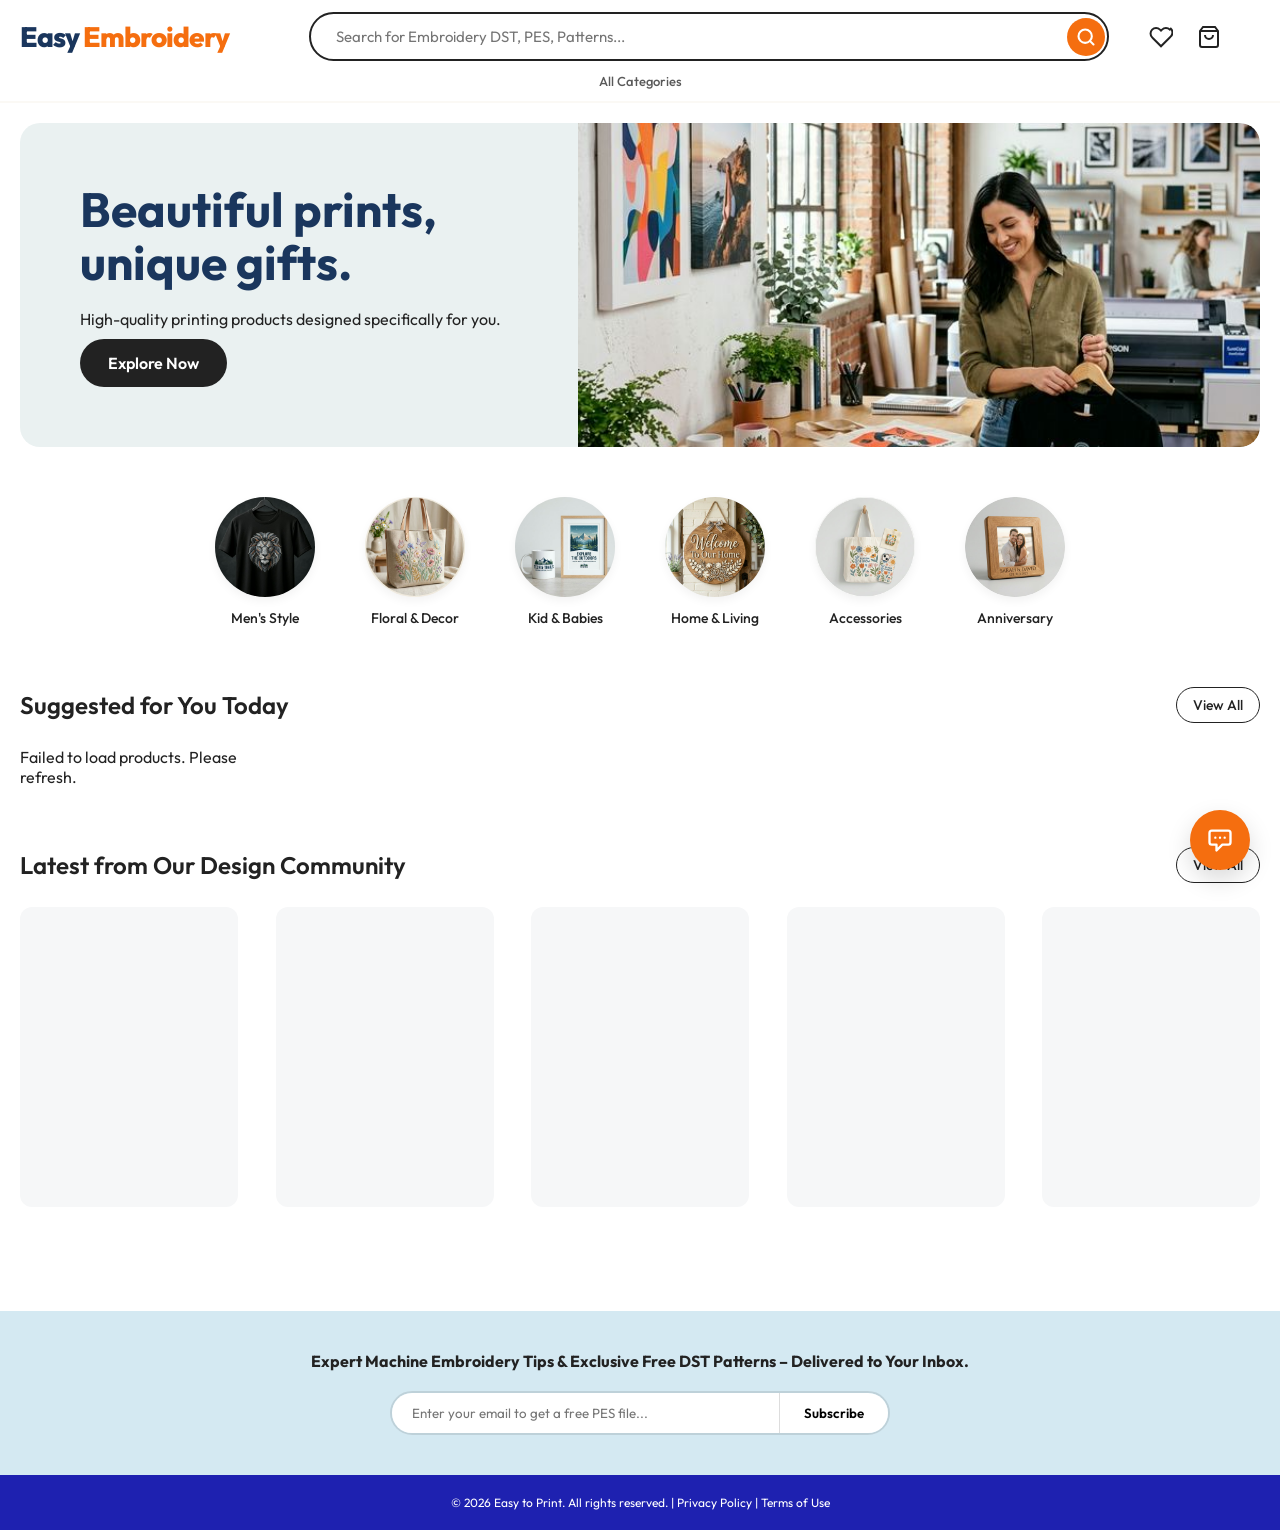
==== commit 360aaf00: "Commerce: Completed Favorites and Cart systems with persistent storage and slide-out modal UI." ====
--- a/index.html
+++ b/index.html
@@ -37,9 +37,11 @@
         <div class="user-actions">
             <div class="action-item" title="Favorites">
                 <svg viewBox="0 0 24 24" fill="none" stroke="currentColor" stroke-width="2"><path d="M20.84 4.61a5.5 5.5 0 0 0-7.78 0L12 5.67l-1.06-1.06a5.5 5.5 0 0 0-7.78 7.78l1.06 1.06L12 21.23l8.78-8.78 1.06-1.06a5.5 5.5 0 0 0 0-7.78z"></path></svg>
-            </div>
-            <div class="action-item" title="Cart">
+                <span id="fav-count-badge" class="nav-badge" style="display:none; position:absolute; top:-5px; right:-5px; background:#f56e0f; color:#fff; font-size:10px; padding:2px 5px; border-radius:10px;">0</span>
+            </div>
+            <div class="action-item" title="Cart" onclick="openCartModal()">
                 <svg viewBox="0 0 24 24" fill="none" stroke="currentColor" stroke-width="2"><path d="M6 2L3 6v14a2 2 0 0 0 2 2h14a2 2 0 0 0 2-2V6l-3-4H6z"></path><line x1="3" y1="6" x2="21" y2="6"></line><path d="M16 10a4 4 0 0 1-8 0"></path></svg>
+                <span id="cart-count-badge" class="nav-badge" style="display:none; position:absolute; top:-5px; right:-5px; background:#f56e0f; color:#fff; font-size:10px; padding:2px 5px; border-radius:10px;">0</span>
             </div>
         </div>
     </div>
@@ -276,7 +278,9 @@
     </div>
 </div>
 
-<script src="index.js?v=2.2"></script>
+<script src="intelligence.js"></script>
+<script src="nudges.js"></script>
+<script src="index.js?v=2.3"></script>
 <!-- Chatbot Integration -->
 <link rel="stylesheet" href="chatbot.css">
 <script src="chatbot.js"></script>
--- a/index.css
+++ b/index.css
@@ -189,7 +189,7 @@
 }
 
 .user-actions {
-    display: none;
+    display: flex;
     align-items: center;
     gap: 24px;
     margin-left: 20px;
@@ -821,3 +821,33 @@
 /* Skeleton Loader */
 @keyframes shimmer { 0% { background-position: -1000px 0; } 100% { background-position: 1000px 0; } }
 .skeleton-card { height: 300px; background: #f6f7f8; background-image: linear-gradient(to right, #f6f7f8 0%, #edeef1 20%, #f6f7f8 40%, #f6f7f8 100%); background-repeat: no-repeat; background-size: 1000px 100%; animation: shimmer 1.5s infinite linear forwards; border-radius: var(--card-radius); margin-bottom: 24px; }
+
+/* --- Social Proof Nudge Badge (New) --- */
+.social-nudge-badge {
+    position: absolute;
+    top: 10px;
+    left: 10px;
+    background: rgba(255, 255, 255, 0.95);
+    color: #f56e0f;
+    padding: 4px 10px;
+    border-radius: 12px;
+    font-size: 11px;
+    font-weight: 800;
+    box-shadow: 0 4px 12px rgba(0,0,0,0.12);
+    z-index: 10;
+    pointer-events: none;
+    display: flex;
+    align-items: center;
+    gap: 4px;
+    animation: badge-pulse 4s infinite ease-in-out;
+}
+
+@keyframes badge-pulse {
+    0% { transform: scale(1); box-shadow: 0 4px 12px rgba(0,0,0,0.12); }
+    50% { transform: scale(1.03); box-shadow: 0 6px 16px rgba(245, 110, 15, 0.2); }
+    100% { transform: scale(1); box-shadow: 0 4px 12px rgba(0,0,0,0.12); }
+}
+
+.product-image-container {
+    position: relative;
+}
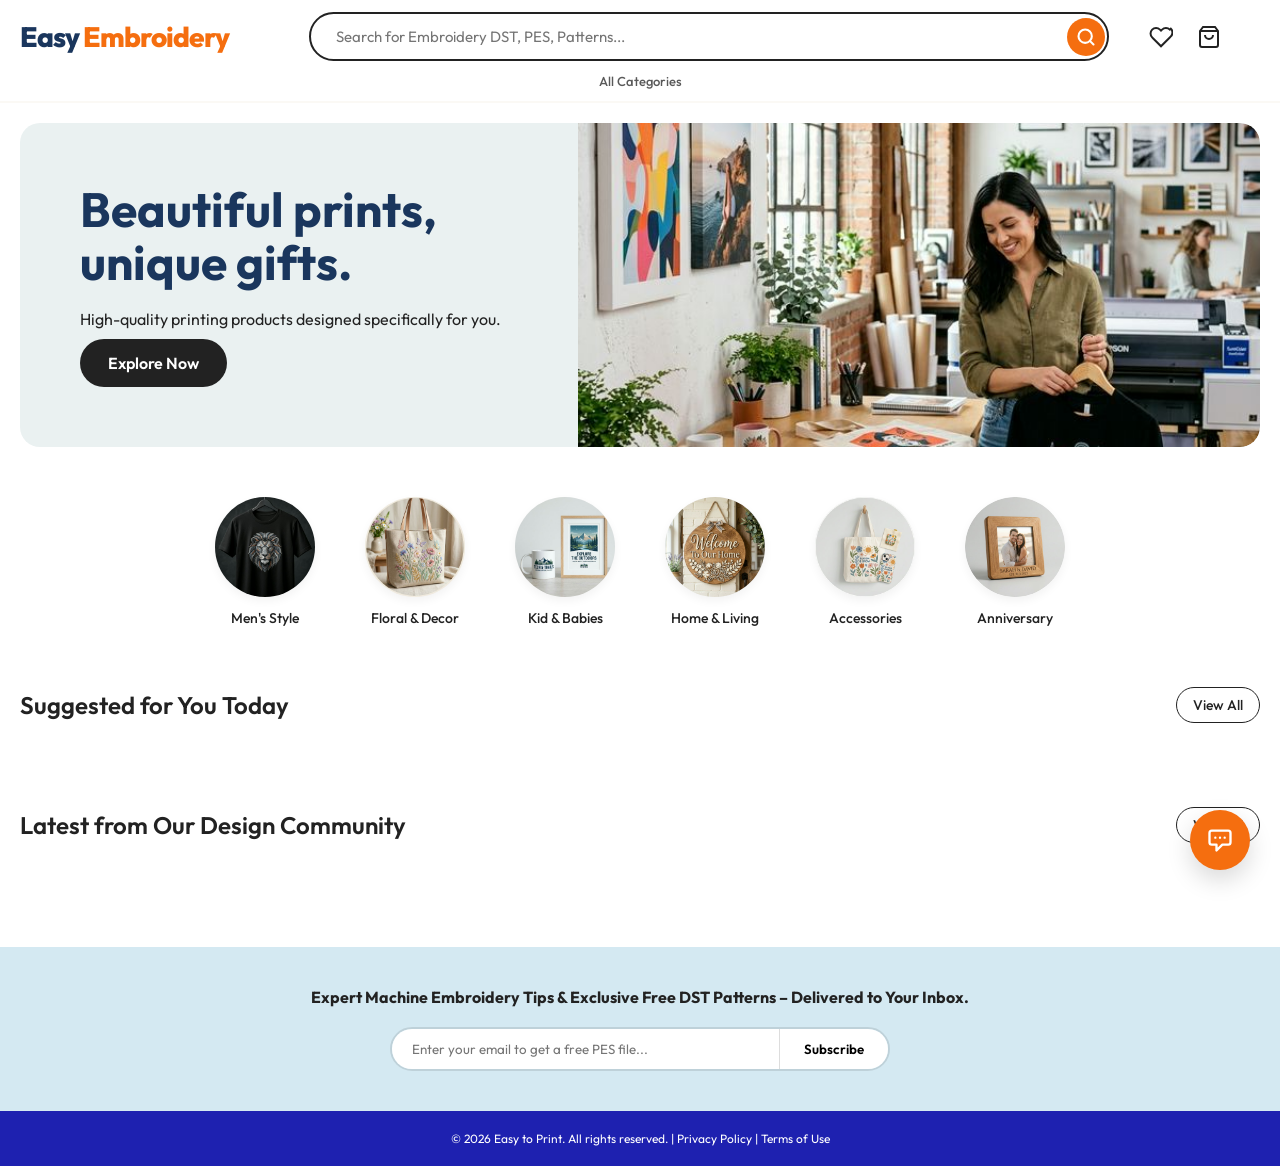
==== commit 3b9f98a5: "UI: Fixed Favorites icon on header to open a slide-out drawer list." ====
--- a/index.html
+++ b/index.html
@@ -35,7 +35,7 @@
         </form>
 
         <div class="user-actions">
-            <div class="action-item" title="Favorites">
+            <div class="action-item" title="Favorites" onclick="openFavModal()">
                 <svg viewBox="0 0 24 24" fill="none" stroke="currentColor" stroke-width="2"><path d="M20.84 4.61a5.5 5.5 0 0 0-7.78 0L12 5.67l-1.06-1.06a5.5 5.5 0 0 0-7.78 7.78l1.06 1.06L12 21.23l8.78-8.78 1.06-1.06a5.5 5.5 0 0 0 0-7.78z"></path></svg>
                 <span id="fav-count-badge" class="nav-badge" style="display:none; position:absolute; top:-5px; right:-5px; background:#f56e0f; color:#fff; font-size:10px; padding:2px 5px; border-radius:10px;">0</span>
             </div>
